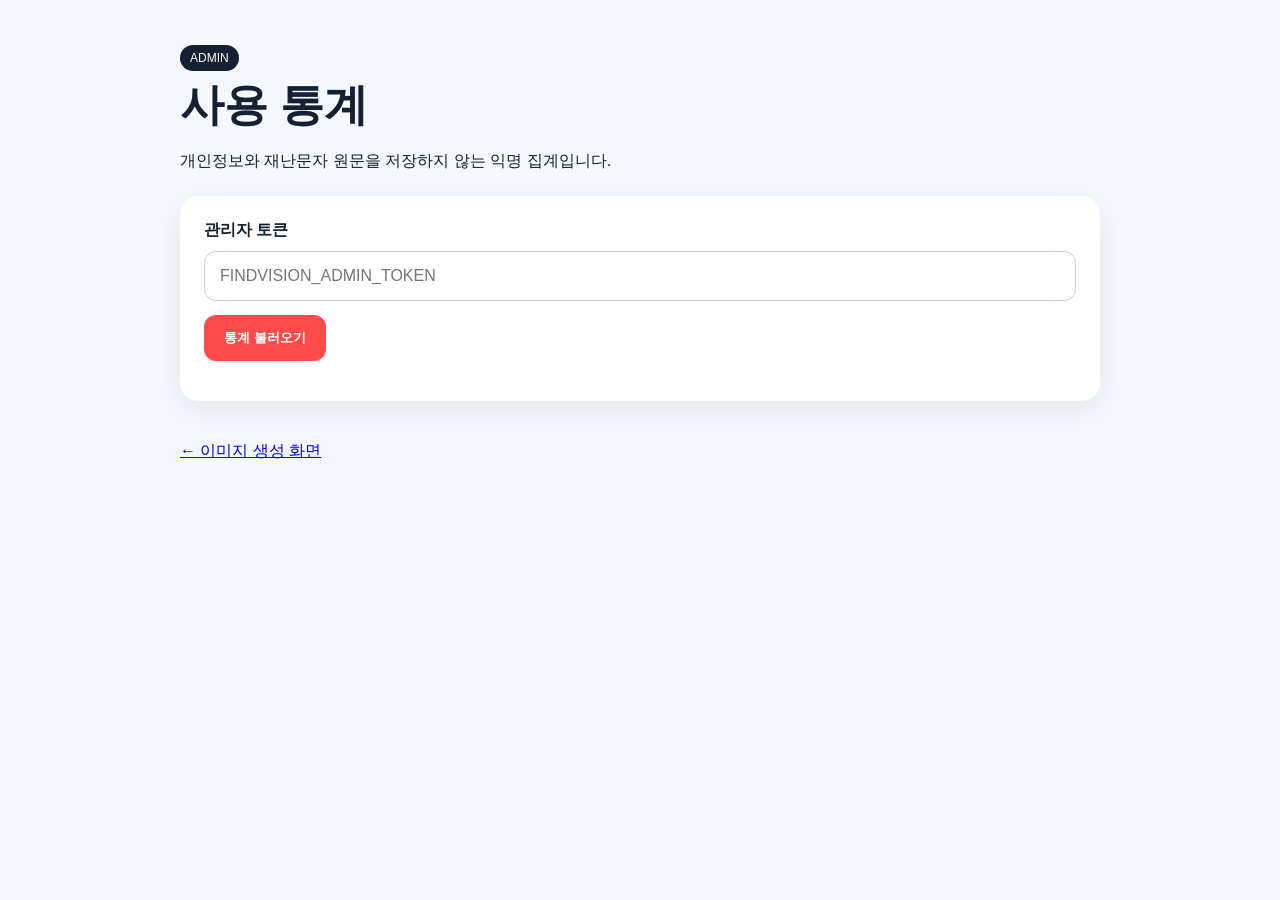
==== static/admin.html @ 7c60ae0c "Run local SDXL with three-pass vision checks" ====
<!doctype html>
<html lang="ko">
<head>
  <meta charset="utf-8">
  <meta name="viewport" content="width=device-width,initial-scale=1">
  <title>FindVision AI 통계</title>
  <link rel="stylesheet" href="/static/style.css">
</head>
<body>
  <main>
    <header><span class="badge">ADMIN</span><h1>사용 통계</h1>
      <p>개인정보와 재난문자 원문을 저장하지 않는 익명 집계입니다.</p></header>
    <section class="card">
      <label for="token">관리자 토큰</label>
      <input id="token" type="password" autocomplete="current-password" placeholder="FINDVISION_ADMIN_TOKEN">
      <div class="actions"><button id="load">통계 불러오기</button></div>
      <p id="status" role="status"></p>
    </section>
    <section class="stats hidden" id="stats" aria-live="polite"></section>
    <p><a href="/">← 이미지 생성 화면</a></p>
  </main>
  <script src="/static/admin.js"></script>
</body>
</html>
---- static/style.css ----
:root{font-family:Inter,"Noto Sans KR",sans-serif;color:#152033;background:#f4f7fb}*{box-sizing:border-box}body{margin:0}main{max-width:960px;margin:auto;padding:48px 20px}header{margin-bottom:24px}h1{font-size:44px;margin:10px 0}.badge{background:#172033;color:white;padding:6px 10px;border-radius:20px;font-size:12px}.notice{background:#fff4d6;border:1px solid #f1d17c;padding:16px;border-radius:14px;margin:20px 0}.card{background:white;padding:24px;border-radius:18px;margin:18px 0;box-shadow:0 8px 30px #17203312}label{display:block;font-weight:700;margin-bottom:10px}textarea,input{width:100%;border:1px solid #c9d2e1;border-radius:12px;padding:15px;font:inherit}textarea{height:180px;resize:vertical}.actions{display:flex;gap:12px;margin-top:14px}button{border:0;border-radius:12px;padding:14px 20px;background:#ff4b4b;color:white;font-weight:700;cursor:pointer}button:disabled{background:#b9c1cd;cursor:not-allowed}.fact{display:inline-block;background:#edf2f8;border-radius:20px;padding:8px 12px;margin:5px}img{display:block;max-width:100%;max-height:760px;margin:16px auto;border-radius:14px}.hidden{display:none}.stats{display:grid;grid-template-columns:repeat(3,1fr);gap:14px;margin:20px 0}.stats article{background:white;border-radius:16px;padding:22px;box-shadow:0 8px 30px #17203312}.stats strong,.stats span{display:block}.stats strong{font-size:30px;margin-bottom:8px}dialog{max-width:760px;width:90%;border:0;border-radius:18px;padding:24px}dialog::backdrop{background:#0b1320aa}blockquote{white-space:pre-wrap;background:#f4f7fb;padding:16px;border-radius:12px;margin:12px 0}@media(max-width:600px){h1{font-size:34px}.actions{flex-direction:column}.stats{grid-template-columns:1fr 1fr}}
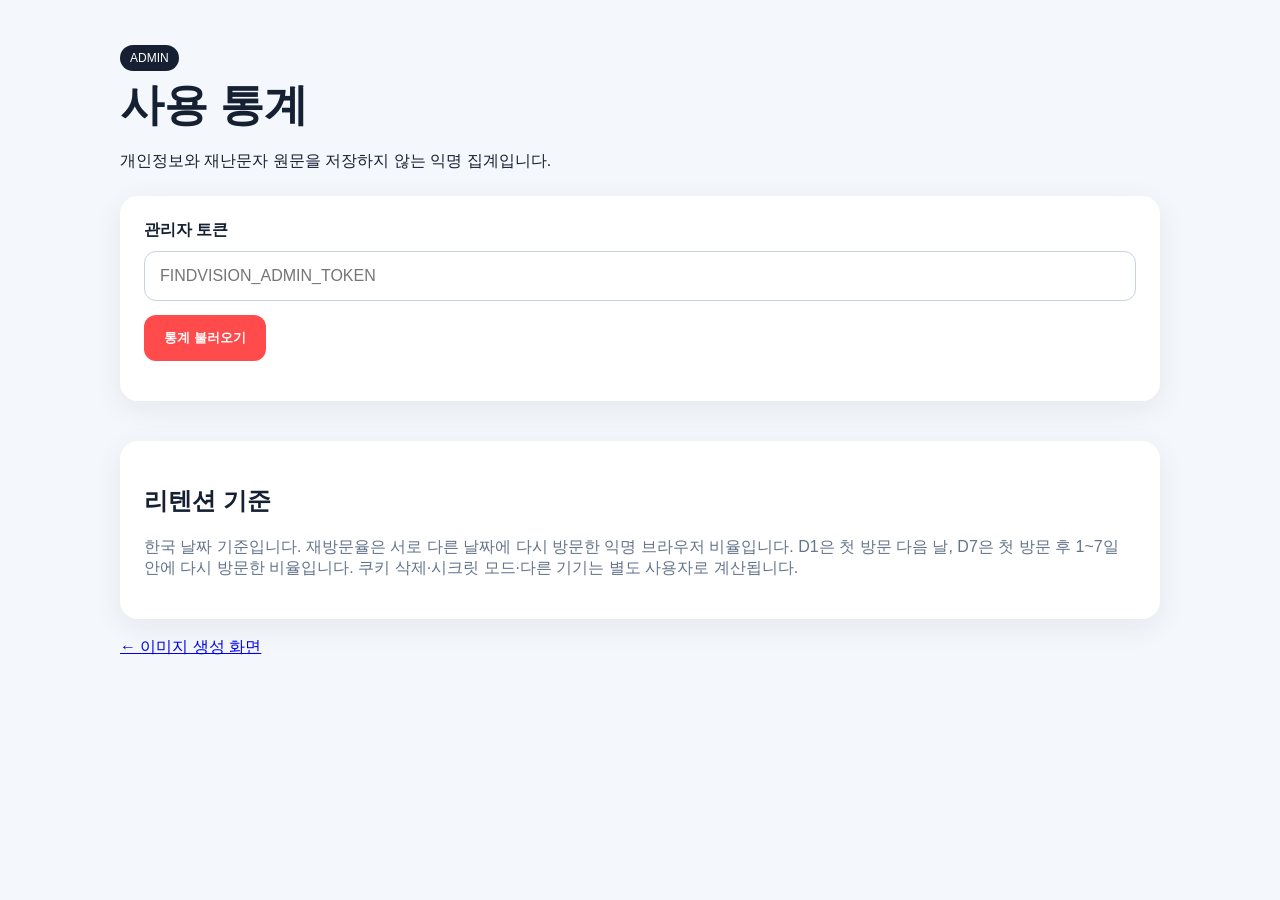
==== commit 7292829d: "Restore documentary style and expand retention metrics" ====
--- a/static/admin.html
+++ b/static/admin.html
@@ -17,6 +17,7 @@
       <p id="status" role="status"></p>
     </section>
     <section class="stats hidden" id="stats" aria-live="polite"></section>
+    <section class="card"><h2>리텐션 기준</h2><p class="muted">한국 날짜 기준입니다. 재방문율은 서로 다른 날짜에 다시 방문한 익명 브라우저 비율입니다. D1은 첫 방문 다음 날, D7은 첫 방문 후 1~7일 안에 다시 방문한 비율입니다. 쿠키 삭제·시크릿 모드·다른 기기는 별도 사용자로 계산됩니다.</p></section>
     <p><a href="/">← 이미지 생성 화면</a></p>
   </main>
   <script src="/static/admin.js"></script>
--- a/static/style.css
+++ b/static/style.css
@@ -1,2 +1 @@
-:root{font-family:Inter,"Noto Sans KR",sans-serif;color:#152033;background:#f4f7fb}*{box-sizing:border-box}body{margin:0}main{max-width:960px;margin:auto;padding:48px 20px}header{margin-bottom:24px}h1{font-size:44px;margin:10px 0}.badge{background:#172033;color:white;padding:6px 10px;border-radius:20px;font-size:12px}.notice{background:#fff4d6;border:1px solid #f1d17c;padding:16px;border-radius:14px;margin:20px 0}.card{background:white;padding:24px;border-radius:18px;margin:18px 0;box-shadow:0 8px 30px #17203312}label{display:block;font-weight:700;margin-bottom:10px}textarea,input{width:100%;border:1px solid #c9d2e1;border-radius:12px;padding:15px;font:inherit}textarea{height:180px;resize:vertical}.actions{display:flex;gap:12px;margin-top:14px}button{border:0;border-radius:12px;padding:14px 20px;background:#ff4b4b;color:white;font-weight:700;cursor:pointer}button:disabled{background:#b9c1cd;cursor:not-allowed}.fact{display:inline-block;background:#edf2f8;border-radius:20px;padding:8px 12px;margin:5px}img{display:block;max-width:100%;max-height:760px;margin:16px auto;border-radius:14px}.hidden{display:none}.stats{display:grid;grid-template-columns:repeat(3,1fr);gap:14px;margin:20px 0}.stats article{background:white;border-radius:16px;padding:22px;box-shadow:0 8px 30px #17203312}.stats strong,.stats span{display:block}.stats strong{font-size:30px;margin-bottom:8px}dialog{max-width:760px;width:90%;border:0;border-radius:18px;padding:24px}dialog::backdrop{background:#0b1320aa}blockquote{white-space:pre-wrap;background:#f4f7fb;padding:16px;border-radius:12px;margin:12px 0}@media(max-width:600px){h1{font-size:34px}.actions{flex-direction:column}.stats{grid-template-columns:1fr 1fr}}
-
+:root{font-family:Inter,"Noto Sans KR",sans-serif;color:#152033;background:#f4f7fb}*{box-sizing:border-box}body{margin:0}main{max-width:1080px;margin:auto;padding:48px 20px}header{margin-bottom:24px}h1{font-size:44px;margin:10px 0}.badge{background:#172033;color:white;padding:6px 10px;border-radius:20px;font-size:12px}.notice{background:#fff4d6;border:1px solid #f1d17c;padding:16px;border-radius:14px;margin:20px 0}.card{background:white;padding:24px;border-radius:18px;margin:18px 0;box-shadow:0 8px 30px #17203312}label{display:block;font-weight:700;margin-bottom:10px}textarea,input{width:100%;border:1px solid #c9d2e1;border-radius:12px;padding:15px;font:inherit}textarea{height:180px;resize:vertical}.actions{display:flex;gap:12px;margin-top:14px}button{border:0;border-radius:12px;padding:14px 20px;background:#ff4b4b;color:white;font-weight:700;cursor:pointer}button:disabled{background:#b9c1cd;cursor:not-allowed}.muted{color:#64748b}.fact-grid{display:grid;grid-template-columns:1fr 1fr;gap:16px 20px}.fact-field{margin:0}.fact-field span{display:block;margin-bottom:7px}.fact-field input::placeholder{color:#9aa4b2}img{display:block;max-width:100%;max-height:760px;margin:16px auto;border-radius:14px}.hidden{display:none}.stats{display:grid;grid-template-columns:repeat(3,1fr);gap:14px;margin:20px 0}.stats article{background:white;border-radius:16px;padding:22px;box-shadow:0 8px 30px #17203312}.stats strong,.stats span{display:block}.stats strong{font-size:30px;margin-bottom:8px}dialog{max-width:760px;width:90%;border:0;border-radius:18px;padding:24px}dialog::backdrop{background:#0b1320aa}blockquote{white-space:pre-wrap;background:#f4f7fb;padding:16px;border-radius:12px;margin:12px 0}@media(max-width:600px){h1{font-size:34px}.actions{flex-direction:column}.stats,.fact-grid{grid-template-columns:1fr}}
